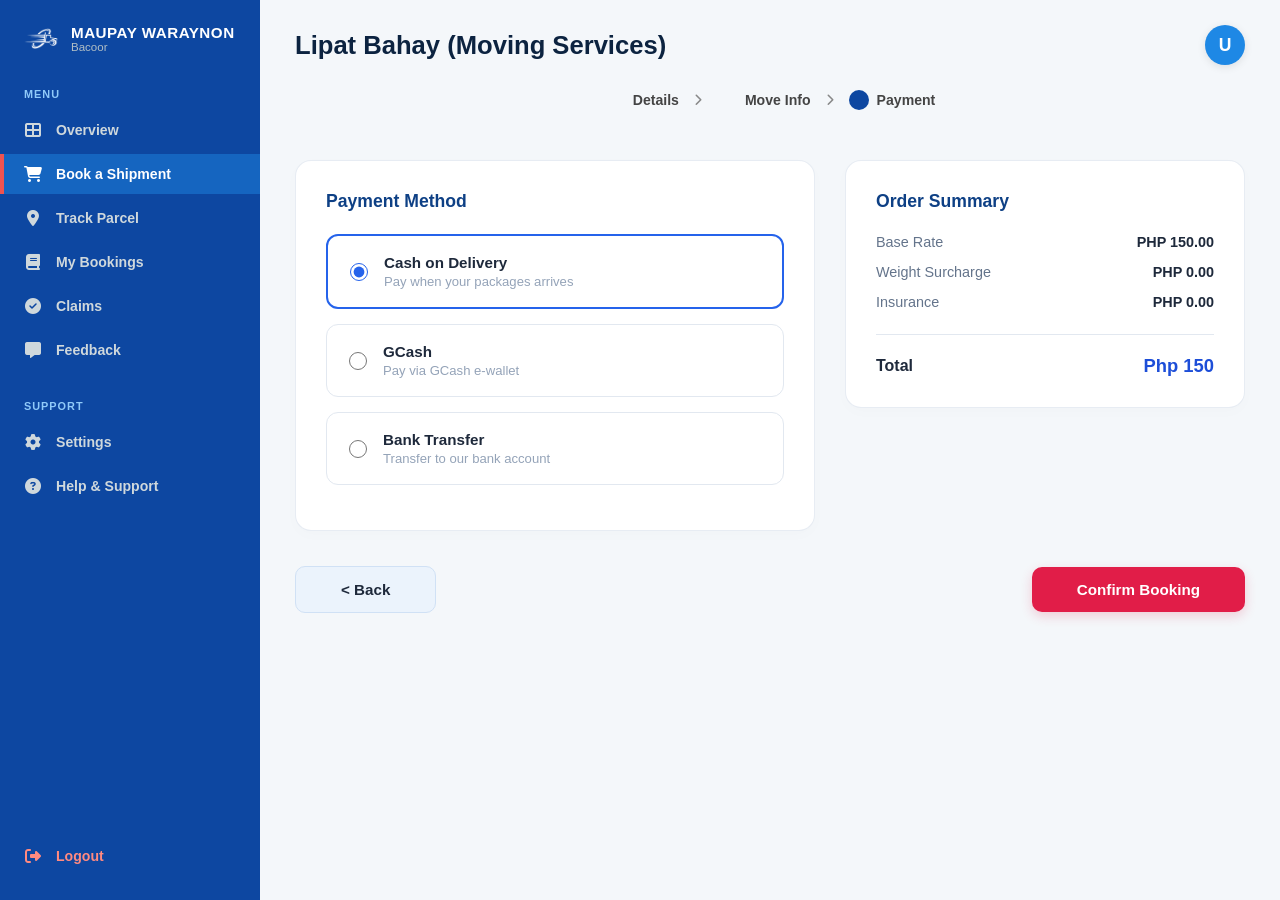
==== Maupay Waraynon Logistics/book-lipatbahay-payment.html @ 7edb9a12 "Add files via upload" ====
<!DOCTYPE html>
<html lang="en">
<head>
    <meta charset="UTF-8">
    <meta name="viewport" content="width=device-width, initial-scale=1.0">
    <title>Maupay Waraynon Padala Center | Payment Details</title>
    <link rel="stylesheet" href="dashboard.css"> 
    <link rel="stylesheet" href="book-shipment.css"> 
    <link rel="stylesheet" href="book-lipatbahay-payment.css">
    <link rel="stylesheet" href="https://cdnjs.cloudflare.com/ajax/libs/font-awesome/6.4.0/css/all.min.css">
</head>
<body class="payment-body-bg">

    <div class="dashboard-container">
        
        <aside class="sidebar">
            <div class="sidebar-brand">
                <img src="images/logo.png" alt="Maupay Waraynon Logo" class="sidebar-logo-img">
                <div class="brand-text">
                    <h3>MAUPAY WARAYNON</h3>
                    <span>Bacoor</span>
                </div>
            </div>

            <div class="menu-section-label">MENU</div>
            <nav class="sidebar-menu">
                <a href="dashboard.html" class="menu-item"><i class="fas fa-th-large"></i> Overview</a>
                <a href="book-shipment.html" class="menu-item active"><i class="fas fa-shopping-cart"></i> Book a Shipment</a>
                <a href="#" class="menu-item"><i class="fas fa-map-marker-alt"></i> Track Parcel</a>
                <a href="#" class="menu-item"><i class="fas fa-book"></i> My Bookings</a>
                <a href="#" class="menu-item"><i class="fas fa-check-circle"></i> Claims</a>
                <a href="#" class="menu-item"><i class="fas fa-comment-alt"></i> Feedback</a>
            </nav>

            <div class="menu-section-label" style="margin-top: 30px;">SUPPORT</div>
            <nav class="sidebar-menu">
                <a href="#" class="menu-item"><i class="fas fa-cog"></i> Settings</a>
                <a href="#" class="menu-item"><i class="fas fa-question-circle"></i> Help & Support</a>
            </nav>

            <a href="#" id="logoutBtn" class="menu-item logout-link"><i class="fas fa-sign-out-alt"></i> Logout</a>
        </aside>

        <main class="main-content">
            
            <header class="content-header">
                <h2>Lipat Bahay (Moving Services)</h2>
                <div class="user-profile-badge">
                    <div class="avatar-circle" id="profileAvatar">U</div>
                </div>
            </header>

            <div class="wizard-progress-bar">
                <div class="progress-step completed">
                    <span class="step-dot"></span>
                    <span class="step-label">Details</span>
                </div>
                <i class="fas fa-chevron-right step-arrow"></i>
                <div class="progress-step completed">
                    <span class="step-dot"></span>
                    <span class="step-label">Move Info</span>
                </div>
                <i class="fas fa-chevron-right step-arrow"></i>
                <div class="progress-step current">
                    <span class="step-dot"></span>
                    <span class="step-label">Payment</span>
                </div>
            </div>

            <form id="lipatBahayPaymentForm" class="payment-workspace-form">
                
                <div class="payment-split-columns-container">
                    
                    <div class="payment-card-panel">
                        <div class="card-section-title">
                            <h3>Payment Method</h3>
                        </div>

                        <div class="vertical-payment-stack">
                            
                            <div class="payment-selection-row active-row" data-value="COD">
                                <label class="row-label-wrapper">
                                    <input type="radio" name="paymentOption" value="COD" checked class="native-payment-radio">
                                    <div class="row-text-block">
                                        <span class="payment-method-title">Cash on Delivery</span>
                                        <span class="payment-method-desc">Pay when your packages arrives</span>
                                    </div>
                                </label>
                            </div>

                            <div class="payment-selection-row" data-value="GCash">
                                <label class="row-label-wrapper">
                                    <input type="radio" name="paymentOption" value="GCash" class="native-payment-radio">
                                    <div class="row-text-block">
                                        <span class="payment-method-title">GCash</span>
                                        <span class="payment-method-desc">Pay via GCash e-wallet</span>
                                    </div>
                                </label>
                            </div>

                            <div class="payment-selection-row" data-value="Bank">
                                <label class="row-label-wrapper">
                                    <input type="radio" name="paymentOption" value="Bank" class="native-payment-radio">
                                    <div class="row-text-block">
                                        <span class="payment-method-title">Bank Transfer</span>
                                        <span class="payment-method-desc">Transfer to our bank account</span>
                                    </div>
                                </label>
                            </div>

                        </div>

                        <div class="dynamic-payment-fields-zone">
                            <div id="gcashDetailsContainer" class="collapsible-input-alert">
                                <div class="merchant-info-card">
                                    <p><strong>Merchant Name:</strong> Maupay Waraynon Padala</p>
                                    <p><strong>GCash Number:</strong> 0917 123 4567</p>
                                    <input type="text" id="gcashReferenceNumber" class="custom-field-box" placeholder="Enter 13-digit Reference Number" maxlength="13">
                                </div>
                            </div>

                            <div id="bankDetailsContainer" class="collapsible-input-alert">
                                <div class="merchant-info-card">
                                    <p><strong>Bank Vendor:</strong> BDO Unibank</p>
                                    <p><strong>Account Number:</strong> 0012 3456 7890</p>
                                    <input type="text" id="bankTransactionRef" class="custom-field-box" placeholder="Enter Bank Transaction Reference">
                                </div>
                            </div>
                        </div>
                    </div>

                    <div class="payment-card-panel summary-panel-stretch">
                        <div class="card-section-title">
                            <h3>Order Summary</h3>
                        </div>

                        <div class="summary-breakdown-table">
                            <div class="summary-item-line">
                                <span class="summary-label-text">Base Rate</span>
                                <span class="summary-value-text" id="summaryBaseRate">PHP 150.00</span>
                            </div>
                            <div class="summary-item-line">
                                <span class="summary-label-text">Weight Surcharge</span>
                                <span class="summary-value-text" id="summarySurcharge">PHP 0.00</span>
                            </div>
                            <div class="summary-item-line">
                                <span class="summary-label-text">Insurance</span>
                                <span class="summary-value-text" id="summaryInsurance">PHP 0.00</span>
                            </div>

                            <div class="summary-item-line total-price-row">
                                <span class="total-label-text">Total</span>
                                <span class="total-value-price" id="displayFinalPaymentDue">Php 150</span>
                            </div>
                        </div>
                    </div>

                </div>

                <div class="form-navigation-actions-row">
                    <button type="button" id="btnBackToInfo" class="screenshot-btn-back">&lt; Back</button>
                    <button type="submit" class="screenshot-btn-confirm">Confirm Booking</button>
                </div>

            </form>

        </main>
    </div>

    <script src="book-lipatbahay-payment.js"></script>
</body>
</html>
---- Maupay Waraynon Logistics/dashboard.css ----
/* GLOBAL SETTINGS */
* {
    margin: 0;
    padding: 0;
    box-sizing: border-box;
    font-family: 'Segoe UI', Tahoma, Geneva, Verdana, sans-serif;
}

body {
    background-color: #f0f4f8;
    color: #333333;
    overflow-x: hidden;
}

.dashboard-container {
    display: flex;
    min-height: 100vh;
}

/* LEFT VIEWPORT SIDEBAR */
.sidebar {
    width: 260px;
    background-color: #0d47a1; 
    color: #ffffff;
    display: flex;
    flex-direction: column;
    padding: 24px 0;
    flex-shrink: 0;
}

.sidebar-brand {
    display: flex;
    align-items: center;
    gap: 12px;
    padding: 0 24px;
    margin-bottom: 35px;
}

.sidebar-logo-img {
    width: 35px;
    height: auto;
}

.brand-text h3 {
    font-size: 0.95rem;
    font-weight: 700;
    letter-spacing: 0.5px;
}

.brand-text span {
    font-size: 0.72rem;
    color: #b0bec5;
    display: block;
}

.menu-section-label {
    font-size: 0.68rem;
    font-weight: 700;
    color: #90caf9;
    padding: 0 24px;
    margin-bottom: 10px;
    letter-spacing: 1px;
}

.sidebar-menu {
    display: flex;
    flex-direction: column;
    gap: 4px;
}

.menu-item {
    display: flex;
    align-items: center;
    gap: 14px;
    padding: 12px 24px;
    color: #cfd8dc;
    text-decoration: none;
    font-size: 0.88rem;
    font-weight: 600;
    transition: all 0.2s;
}

.menu-item i {
    width: 18px;
    font-size: 1rem;
    text-align: center;
}

.menu-item:hover, .menu-item.active {
    background-color: #1565c0; 
    color: #ffffff;
}

.menu-item.active {
    border-left: 4px solid #ef5350; 
    padding-left: 20px;
}

.logout-link {
    margin-top: auto;
    color: #ff8a80;
}
.logout-link:hover {
    background-color: #c62828;
    color: #ffffff;
}

/* MAIN DASHBOARD WORKSPACE GRID PANELS */
.main-content {
    flex: 1;
    padding: 25px 35px;
    background-color: #f4f7fa;
}

.content-header {
    display: flex;
    justify-content: space-between;
    align-items: center;
    margin-bottom: 25px;
}

.content-header h2 {
    color: #0c2340;
    font-size: 1.6rem;
    font-weight: 700;
}

.avatar-circle {
    width: 40px;
    height: 40px;
    background-color: #1e88e5;
    color: #ffffff;
    display: flex;
    justify-content: center;
    align-items: center;
    border-radius: 50%;
    font-weight: 700;
    font-size: 1.1rem;
    box-shadow: 0 2px 8px rgba(0,0,0,0.1);
}

/* Master Layout Splitting Column System Grid mapping */
.dashboard-grid-layout {
    display: flex;
    gap: 30px;
    align-items: flex-start;
}

.primary-column {
    flex: 2.3;
    display: flex;
    flex-direction: column;
    gap: 24px;
}

.secondary-column {
    flex: 1;
    display: flex;
    flex-direction: column;
    gap: 24px;
}

/* Welcome Header Banner Card Row Elements */
.welcome-banner {
    background-color: #1a5ca3;
    color: #ffffff;
    padding: 24px 28px;
    border-radius: 14px;
    box-shadow: 0 4px 20px rgba(26, 92, 163, 0.12);
}

.banner-date {
    font-size: 0.8rem;
    color: #90caf9;
    font-weight: 600;
}

.welcome-banner h1 {
    font-size: 1.65rem;
    font-weight: 700;
    margin: 4px 0 2px 0;
}

.welcome-banner p {
    font-size: 0.85rem;
    color: #e3f2fd;
}

/* Satisfaction Banner Graphic Box Panel Elements */
.satisfaction-hero {
    background: linear-gradient(rgba(12, 35, 64, 0.75), rgba(12, 35, 64, 0.85)), url('images/bglogin.png');
    background-size: cover;
    background-position: center 35%;
    border-radius: 14px;
    padding: 30px;
    color: #ffffff;
}

.hero-overlay-text h2 {
    font-size: 1.75rem;
    font-weight: 600;
    line-height: 1.3;
    max-width: 550px;
    margin-bottom: 12px;
}

.hero-overlay-text h2 span {
    color: #90caf9;
}

.hero-overlay-text p {
    font-size: 0.85rem;
    color: #cfd8dc;
    line-height: 1.5;
    max-width: 600px;
    margin-bottom: 30px;
}

/* Symmetrical Sub Card Mini Grid Row Boxes */
.metrics-row {
    display: flex;
    gap: 15px;
    width: 100%;
}

.metric-mini-card {
    background: #ffffff;
    flex: 1;
    border-radius: 10px;
    padding: 12px;
    display: flex;
    align-items: center;
    gap: 12px;
    color: #333333;
    box-shadow: 0 4px 12px rgba(0,0,0,0.06);
}

.metric-block-icon {
    width: 34px;
    height: 34px;
    border-radius: 8px;
    flex-shrink: 0;
}
.blue-bg { background-color: #1e88e5; }
.lightblue-bg { background-color: #4fc3f7; }

.metric-data-info .lbl {
    font-size: 0.72rem;
    color: #777777;
    display: block;
    margin-bottom: 2px;
}

.metric-data-info h3 {
    font-size: 1.2rem;
    color: #0c2340;
    font-weight: 700;
    display: flex;
    align-items: center;
    gap: 6px;
}

.trend-pct {
    font-size: 0.7rem;
    color: #2e7d32;
    background-color: #e8f5e9;
    padding: 1px 4px;
    border-radius: 4px;
}

/* Content block grouping segments layout fields */
.data-block-section {
    background: #ffffff;
    border-radius: 14px;
    padding: 24px;
    box-shadow: 0 4px 15px rgba(0,0,0,0.03);
}

.section-header-row {
    display: flex;
    justify-content: space-between;
    align-items: center;
    margin-bottom: 18px;
}

.section-header-row h3 {
    font-size: 1.05rem;
    color: #0c2340;
    font-weight: 700;
}

.view-all-link {
    font-size: 0.8rem;
    color: #1e88e5;
    text-decoration: none;
    font-weight: 600;
}

/* Progress indicator row panels configuration mapping */
.shipment-progress-card {
    display: flex;
    align-items: center;
    justify-content: space-between;
    border: 1px solid #e3f2fd;
    padding: 14px 20px;
    border-radius: 10px;
    margin-bottom: 12px;
    gap: 20px;
}
.shipment-progress-card:last-child { margin-bottom: 0; }

.shipment-meta-icon {
    display: flex;
    align-items: center;
    gap: 14px;
    min-width: 180px;
}

.meta-box {
    width: 35px;
    height: 35px;
    border-radius: 8px;
}

.meta-labels h4 {
    font-size: 0.88rem;
    color: #0c2340;
    font-weight: 700;
}

.meta-labels span {
    font-size: 0.75rem;
    color: #777777;
}

.progress-track-wrapper {
    flex: 1;
    display: flex;
    align-items: center;
    gap: 12px;
}

.progress-bar-container {
    flex: 1;
    height: 8px;
    background-color: #e3f2fd;
    border-radius: 10px;
    overflow: hidden;
}

.progress-fill-line {
    height: 100%;
    background-color: #0d47a1;
    border-radius: 10px;
}

.progress-pct-lbl {
    font-size: 0.78rem;
    font-weight: 700;
    color: #555555;
    min-width: 32px;
}

/* Badge framework styles classification */
.badge {
    padding: 5px 12px;
    border-radius: 20px;
    font-size: 0.75rem;
    font-weight: 700;
    text-align: center;
    min-width: 110px;
}
.status-transit { background-color: #e3f2fd; color: #0d47a1; }
.status-delivery { background-color: #fff8e1; color: #f57f17; }
.status-delivered { background-color: #e8f5e9; color: #1b5e20; }

/* Grid data lists responsive layout configuration tracking tables */
.table-scroll-container {
    width: 100%;
    overflow-x: auto;
}

.bookings-data-table {
    width: 100%;
    border-collapse: collapse;
    text-align: left;
}

.bookings-data-table th {
    font-size: 0.75rem;
    color: #777777;
    text-transform: uppercase;
    font-weight: 700;
    padding: 12px 16px;
    border-bottom: 2px solid #f0f4f8;
}

.bookings-data-table td {
    padding: 14px 16px;
    font-size: 0.85rem;
    color: #444444;
    border-bottom: 1px solid #f0f4f8;
}

/* RIGHT ACTION AND NOTIFICATION BOARD PANELS */
.sidebar-card-box {
    background: #ffffff;
    border-radius: 14px;
    padding: 22px;
    box-shadow: 0 4px 15px rgba(0,0,0,0.03);
    width: 100%;
}

.sidebar-card-box h3 {
    font-size: 1rem;
    color: #0c2340;
    font-weight: 700;
    margin-bottom: 15px;
}

.quick-track-form input {
    width: 100%;
    padding: 10px 14px;
    border: 1px solid #cccccc;
    border-radius: 6px;
    font-size: 0.82rem;
    outline: none;
    margin-bottom: 12px;
    background-color: #fafafa;
}

.btn-track-action {
    width: 100%;
    background-color: #ef5350;
    color: #ffffff;
    border: none;
    padding: 11px;
    border-radius: 6px;
    font-weight: 700;
    font-size: 0.85rem;
    cursor: pointer;
    letter-spacing: 0.5px;
    box-shadow: 0 4px 12px rgba(239, 83, 80, 0.15);
}

.announcements-card {
    display: flex;
    flex-direction: column;
    gap: 16px;
}

.announcement-item-node {
    border: 1px solid #f0f4f8;
    padding: 14px;
    border-radius: 8px;
    background-color: #fafafa;
}

.announcement-item-node h4 {
    font-size: 0.85rem;
    color: #0c2340;
    font-weight: 700;
    margin-bottom: 4px;
}

.announcement-item-node p {
    font-size: 0.76rem;
    color: #666666;
    line-height: 1.4;
    margin-bottom: 8px;
}

.announcement-timestamp {
    font-size: 0.7rem;
    color: #999999;
    font-weight: 600;
    display: block;
}

/* RESPONSIVE DESIGN ADAPTATIONS */
@media (max-width: 1200px) {
    .dashboard-grid-layout { flex-direction: column; }
    .primary-column, .secondary-column { width: 100%; }
}

@media (max-width: 768px) {
    .dashboard-container { flex-direction: column; }
    .sidebar { width: 100%; height: auto; }
    .metrics-row { flex-wrap: wrap; }
    .metric-mini-card { min-width: calc(50% - 10px); }
}
---- Maupay Waraynon Logistics/book-shipment.css ----
/* BOOKING MODULE MAIN WORKSPACE */
.booking-wizard-card {
    background-color: #ffffff;
    border-radius: 14px;
    padding: 40px 30px;
    box-shadow: 0 4px 20px rgba(0, 0, 0, 0.02);
    min-height: calc(100vh - 120px);
    display: flex;
    flex-direction: column;
    align-items: center;
}

/* MULTI-STEP PROGRESS BAR */
.wizard-progress-bar {
    display: flex;
    align-items: center;
    justify-content: center;
    gap: 15px;
    margin-bottom: 50px;
}

.progress-step {
    display: flex;
    align-items: center;
    gap: 8px;
}

.step-dot {
    width: 20px;
    height: 20px;
    border-radius: 50%;
    display: inline-block;
}

.progress-step.current .step-dot {
    background-color: #0d47a1;
}

.progress-step.pending .step-dot {
    background-color: #e0e0e0;
}

.step-label {
    font-size: 0.88rem;
    font-weight: 600;
    color: #444444;
}

.step-arrow {
    font-size: 0.75rem;
    color: #888888;
}

/* TYPOGRAPHY HEADINGS */
.wizard-welcome-heading {
    text-align: center;
    margin-bottom: 45px;
}

.wizard-welcome-heading h1 {
    font-size: 1.85rem;
    font-weight: 800;
    color: #0c2340; 
    letter-spacing: 0.5px;
}

.wizard-welcome-heading p {
    font-size: 0.95rem;
    color: #ef5350; 
    font-weight: 600;
    margin-top: 5px;
}

/* SERVICE OPTION CARDS SELECTION GRID */
.services-selection-grid {
    display: flex;
    gap: 24px;
    width: 100%;
    max-width: 1050px;
    margin-bottom: 50px;
}

.service-option-card {
    background: #ffffff;
    border: 1px solid #e0e0e0;
    border-radius: 14px;
    flex: 1;
    padding: 35px 25px;
    text-align: center;
    position: relative;
    cursor: pointer;
    transition: all 0.25s cubic-bezier(0.4, 0, 0.2, 1);
    display: flex;
    flex-direction: column;
    align-items: center;
    box-shadow: 0 2px 10px rgba(0,0,0,0.01);
}

/* Card Selection Active Border State overrides */
.service-option-card.selected {
    border: 2px solid #0d47a1;
    box-shadow: 0 8px 25px rgba(13, 71, 161, 0.08);
}

/* Corner indicator active confirmation */
.selection-indicator-dot {
    position: absolute;
    top: 15px;
    right: 15px;
    width: 18px;
    height: 18px;
    border-radius: 50%;
    background-color: transparent;
    border: 2px solid #e0e0e0;
    transition: all 0.2s ease;
}

.service-option-card.selected .selection-indicator-dot {
    background-color: #0d47a1;
    border-color: #0d47a1;
}

/* Icon Presentation Blocks styling */
.service-icon-box {
    width: 70px;
    height: 70px;
    background-color: #0d47a1;
    color: #ffffff;
    border-radius: 14px;
    display: flex;
    justify-content: center;
    align-items: center;
    font-size: 1.8rem;
    margin-bottom: 24px;
}

.service-option-card h3 {
    font-size: 1.22rem;
    color: #0d47a1;
    font-weight: 700;
    margin-bottom: 12px;
}

.service-description {
    font-size: 0.84rem;
    color: #666666;
    line-height: 1.5;
    margin-bottom: 25px;
    flex-grow: 1;
}

.service-badge {
    background-color: #eaeaea;
    color: #444444;
    padding: 6px 16px;
    border-radius: 20px;
    font-size: 0.78rem;
    font-weight: 600;
}

/* Hover effects for unselected option configurations */
.service-option-card:not(.selected):hover {
    transform: translateY(-4px);
    border-color: #b0bec5;
    box-shadow: 0 6px 15px rgba(0,0,0,0.04);
}

/* WIZARD FOOTER NAVIGATION BUTTONS */
.wizard-actions-footer {
    width: 100%;
    display: flex;
    justify-content: center;
}

.btn-primary-wizard {
    background-color: #ef5350; 
    color: #ffffff;
    border: none;
    padding: 14px 60px;
    border-radius: 8px;
    font-weight: 700;
    font-size: 0.95rem;
    cursor: pointer;
    letter-spacing: 0.5px;
    box-shadow: 0 4px 15px rgba(239, 83, 80, 0.2);
    transition: background-color 0.2s, transform 0.1s;
}

.btn-primary-wizard:hover {
    background-color: #e53935;
}

.btn-primary-wizard:active {
    transform: scale(0.98);
}

/* Responsive Media */
@media (max-width: 900px) {
    .services-selection-grid { flex-direction: column; }
    .service-option-card { width: 100%; }
}
---- Maupay Waraynon Logistics/book-lipatbahay-payment.css ----
/* GLOBAL SETTINGS */
.payment-body-bg {
    background-color: #eef5fc !important; /* Matches background shade across sections */
}

.payment-workspace-form {
    width: 100%;
    max-width: 1050px;
    margin: 40px auto 0 auto;
    display: flex;
    flex-direction: column;
    gap: 25px;
}

/* SIDE-BY-SIDE CARD PANEL CORES */
.payment-split-columns-container {
    display: grid;
    grid-template-columns: 1.3fr 1fr;
    gap: 30px;
    align-items: start;
    width: 100%;
}

.payment-card-panel {
    background: #ffffff;
    border-radius: 16px;
    padding: 30px;
    box-shadow: 0 4px 15px rgba(0, 0, 0, 0.015);
    border: 1px solid rgba(226, 232, 240, 0.8);
}

.card-section-title {
    margin-bottom: 22px;
    width: 100%;
}

.card-section-title h3 {
    font-size: 1.1rem;
    font-weight: 700;
    color: #0e4085;
    margin: 0;
}

/* VERTICAL STACK SELECTION BOXES */
.vertical-payment-stack {
    display: flex;
    flex-direction: column;
    gap: 15px;
    width: 100%;
}

.payment-selection-row {
    border: 1px solid #e2e8f0;
    border-radius: 12px;
    background-color: #ffffff;
    transition: all 0.2s ease-in-out;
}

.payment-selection-row:hover {
    border-color: #cbd5e1;
    background-color: #f8fafc;
}

/* Matching selected outline */
.payment-selection-row.active-row {
    border: 2px solid #2563eb;
    background-color: #ffffff;
}

.row-label-wrapper {
    display: flex;
    align-items: center;
    gap: 16px;
    padding: 18px 22px;
    cursor: pointer;
    width: 100%;
}

.native-payment-radio {
    accent-color: #2563eb;
    width: 18px;
    height: 18px;
    margin: 0;
    cursor: pointer;
}

.row-text-block {
    display: flex;
    flex-direction: column;
    gap: 3px;
}

.payment-method-title {
    font-size: 0.95rem;
    font-weight: 700;
    color: #1e293b;
}

.payment-method-desc {
    font-size: 0.82rem;
    color: #94a3b8;
}

/* DYNAMIC PAYMENT FORM EXTENSIONS */
.dynamic-payment-fields-zone {
    margin-top: 15px;
    width: 100%;
}

.collapsible-input-alert {
    display: none;
}

.collapsible-input-alert.visible {
    display: block;
}

.merchant-info-card {
    background-color: #f8fafc;
    border: 1px solid #e2e8f0;
    border-radius: 10px;
    padding: 16px;
}

.merchant-info-card p {
    margin: 0 0 8px 0;
    font-size: 0.88rem;
    color: #475569;
}

.custom-field-box {
    width: 100%;
    padding: 10px 14px;
    border: 1px solid #cbd5e1;
    border-radius: 6px;
    font-size: 0.9rem;
    outline: none;
}

.custom-field-box:focus {
    border-color: #2563eb;
}

/* SUMMARY TABLE DETAILS BREAKDOWN */
.summary-breakdown-table {
    display: flex;
    flex-direction: column;
    gap: 14px;
}

.summary-item-line {
    display: flex;
    justify-content: space-between;
    align-items: center;
    font-size: 0.9rem;
}

.summary-label-text {
    color: #64748b;
    font-weight: 500;
}

.summary-value-text {
    font-weight: 600;
    color: #1e293b;
}

.total-price-row {
    border-top: 1px solid #e2e8f0;
    margin-top: 10px;
    padding-top: 20px;
}

.total-label-text {
    font-size: 1rem;
    font-weight: 700;
    color: #1e293b;
}

.total-value-price {
    font-size: 1.15rem;
    font-weight: 800;
    color: #1d4ed8;
}

/* DUAL ACTION NAVIGATION BUTTON ROW */
.form-navigation-actions-row {
    display: flex;
    justify-content: space-between;
    align-items: center;
    width: 100%;
    margin-top: 10px;
}

/* Back Button Box Layout */
.screenshot-btn-back {
    background-color: #ebf3fc;  
    color: #1e293b;
    border: 1px solid #d0e1f5;
    border-radius: 10px;
    padding: 14px 45px;
    font-size: 0.95rem;
    font-weight: 700;
    cursor: pointer;
    transition: all 0.2s ease;
}

.screenshot-btn-back:hover {
    background-color: #deeaf7;
    border-color: #bccee7;
}

/* Confirm Booking Button Layout */
.screenshot-btn-confirm {
    background-color: #e11d48; 
    color: #ffffff;
    border: none;
    border-radius: 10px;
    padding: 14px 45px;
    font-size: 0.95rem;
    font-weight: 700;
    cursor: pointer;
    box-shadow: 0 4px 12px rgba(225, 29, 72, 0.2);
    transition: background-color 0.2s ease;
}

.screenshot-btn-confirm:hover {
    background-color: #be123c;
}

/* RESPONSIVE CONSTRAINTS */
@media(max-width: 850px) {
    .payment-split-columns-container {
        grid-template-columns: 1fr;
        gap: 20px;
    }
}
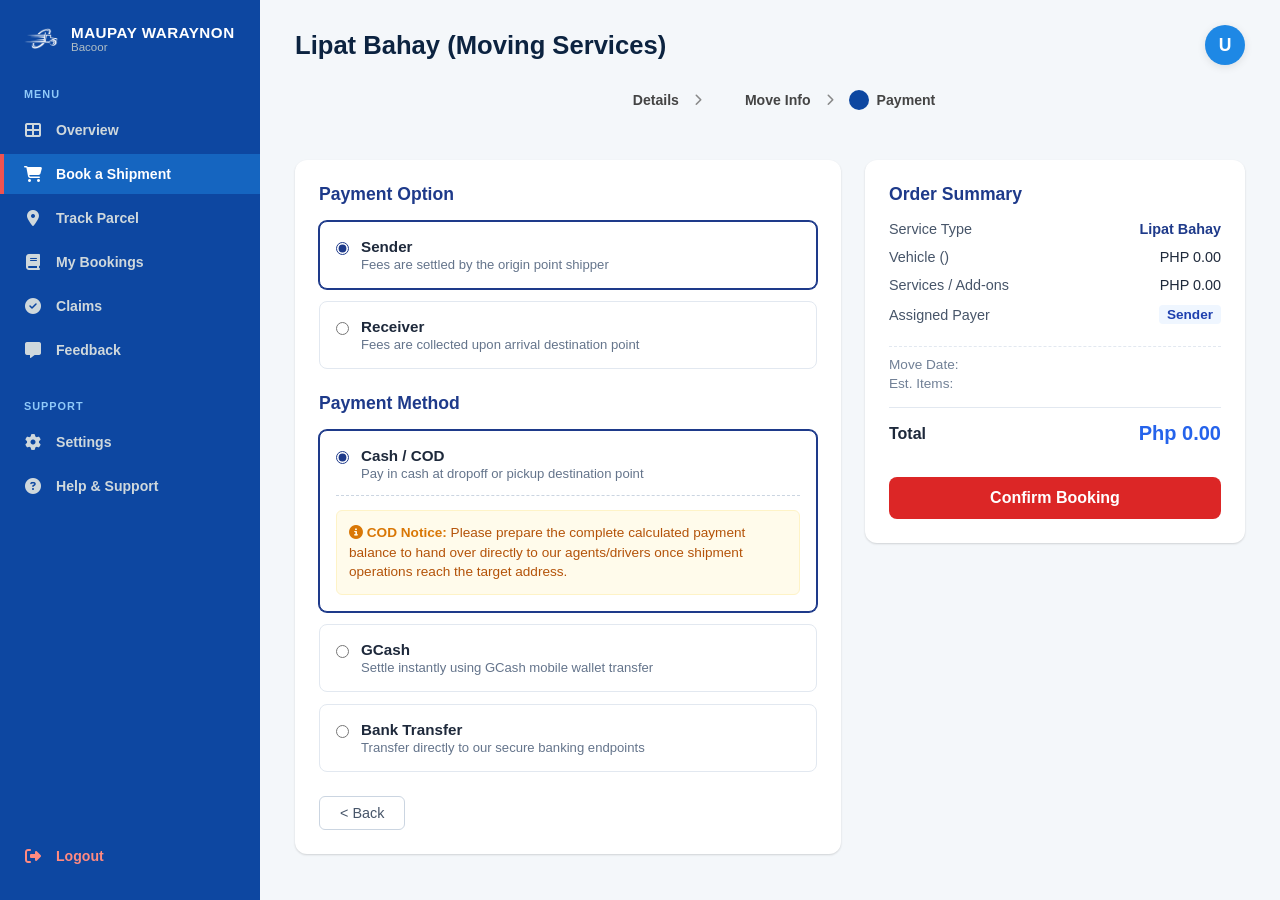
==== commit 71cdfe59: "Add files via upload" ====
--- a/Maupay Waraynon Logistics/book-lipatbahay-payment.html
+++ b/Maupay Waraynon Logistics/book-lipatbahay-payment.html
@@ -71,64 +71,125 @@
                 
                 <div class="payment-split-columns-container">
                     
+                    <!-- LEFT PANEL: PAYMENT SELECTION -->
                     <div class="payment-card-panel">
+                        
+                        <!-- SECTION 1: PAYMENT OPTION -->
+                        <div class="card-section-title">
+                            <h3>Payment Option</h3>
+                        </div>
+                        <div class="vertical-payment-stack" style="margin-bottom: 24px;">
+                            <div class="payment-selection-row active-row" id="rowPayerSender">
+                                <label class="row-label-wrapper">
+                                    <input type="radio" name="paymentPayer" value="Sender" checked class="native-payment-radio">
+                                    <div class="row-text-block">
+                                        <span class="payment-method-title">Sender</span>
+                                        <span class="payment-method-desc">Fees are settled by the origin point shipper</span>
+                                    </div>
+                                </label>
+                            </div>
+                            <div class="payment-selection-row" id="rowPayerReceiver">
+                                <label class="row-label-wrapper">
+                                    <input type="radio" name="paymentPayer" value="Receiver" class="native-payment-radio">
+                                    <div class="row-text-block">
+                                        <span class="payment-method-title">Receiver</span>
+                                        <span class="payment-method-desc">Fees are collected upon arrival destination point</span>
+                                    </div>
+                                </label>
+                            </div>
+                        </div>
+
+                        <!-- SECTION 2: PAYMENT METHOD -->
                         <div class="card-section-title">
                             <h3>Payment Method</h3>
                         </div>
-
                         <div class="vertical-payment-stack">
                             
-                            <div class="payment-selection-row active-row" data-value="COD">
+                            <!-- CASH / COD SELECTION CARD -->
+                            <div class="payment-selection-row active-row" id="rowMethodCOD">
                                 <label class="row-label-wrapper">
                                     <input type="radio" name="paymentOption" value="COD" checked class="native-payment-radio">
                                     <div class="row-text-block">
-                                        <span class="payment-method-title">Cash on Delivery</span>
-                                        <span class="payment-method-desc">Pay when your packages arrives</span>
-                                    </div>
-                                </label>
-                            </div>
-
-                            <div class="payment-selection-row" data-value="GCash">
+                                        <span class="payment-method-title">Cash / COD</span>
+                                        <span class="payment-method-desc">Pay in cash at dropoff or pickup destination point</span>
+                                    </div>
+                                </label>
+                                
+                                <div id="codNoticeContainer" class="nested-collapsible-zone active-zone">
+                                    <div class="inline-divider-line"></div>
+                                    <div class="merchant-info-card alert-warning-box">
+                                        <p><strong class="alert-title-gold"><i class="fas fa-info-circle"></i> COD Notice:</strong> Please prepare the complete calculated payment balance to hand over directly to our agents/drivers once shipment operations reach the target address.</p>
+                                    </div>
+                                </div>
+                            </div>
+
+                            <!-- GCASH SELECTION CARD -->
+                            <div class="payment-selection-row" id="rowMethodGCash">
                                 <label class="row-label-wrapper">
                                     <input type="radio" name="paymentOption" value="GCash" class="native-payment-radio">
                                     <div class="row-text-block">
                                         <span class="payment-method-title">GCash</span>
-                                        <span class="payment-method-desc">Pay via GCash e-wallet</span>
-                                    </div>
-                                </label>
-                            </div>
-
-                            <div class="payment-selection-row" data-value="Bank">
+                                        <span class="payment-method-desc">Settle instantly using GCash mobile wallet transfer</span>
+                                    </div>
+                                </label>
+
+                                <div id="gcashDetailsContainer" class="nested-collapsible-zone">
+                                    <div class="inline-divider-line"></div>
+                                    <div class="nested-instruction-content">
+                                        <h4 class="instruction-block-heading"><i class="fas fa-wallet"></i> GCash Transfer Instructions</h4>
+                                        <p class="instruction-subtext-para">Settle your calculated grand total balance to our verified corporate merchant number:</p>
+                                        
+                                        <div class="account-details-highlight-well">
+                                            <p><strong>Account Name:</strong> Maupay Waraynon Padala Center</p>
+                                            <p><strong>Account Number:</strong> 0917 123 4567</p>
+                                        </div>
+
+                                        <div class="input-field-group-container">
+                                            <label class="field-label-caption">Reference Number</label>
+                                            <input type="text" id="gcashReferenceNumber" class="custom-field-box" placeholder="Enter 13-digit reference code" maxlength="13">
+                                        </div>
+                                    </div>
+                                </div>
+                            </div>
+
+                            <!-- BANK TRANSFER SELECTION CARD -->
+                            <div class="payment-selection-row" id="rowMethodBank">
                                 <label class="row-label-wrapper">
                                     <input type="radio" name="paymentOption" value="Bank" class="native-payment-radio">
                                     <div class="row-text-block">
                                         <span class="payment-method-title">Bank Transfer</span>
-                                        <span class="payment-method-desc">Transfer to our bank account</span>
-                                    </div>
-                                </label>
-                            </div>
-
-                        </div>
-
-                        <div class="dynamic-payment-fields-zone">
-                            <div id="gcashDetailsContainer" class="collapsible-input-alert">
-                                <div class="merchant-info-card">
-                                    <p><strong>Merchant Name:</strong> Maupay Waraynon Padala</p>
-                                    <p><strong>GCash Number:</strong> 0917 123 4567</p>
-                                    <input type="text" id="gcashReferenceNumber" class="custom-field-box" placeholder="Enter 13-digit Reference Number" maxlength="13">
-                                </div>
-                            </div>
-
-                            <div id="bankDetailsContainer" class="collapsible-input-alert">
-                                <div class="merchant-info-card">
-                                    <p><strong>Bank Vendor:</strong> BDO Unibank</p>
-                                    <p><strong>Account Number:</strong> 0012 3456 7890</p>
-                                    <input type="text" id="bankTransactionRef" class="custom-field-box" placeholder="Enter Bank Transaction Reference">
-                                </div>
-                            </div>
-                        </div>
-                    </div>
-
+                                        <span class="payment-method-desc">Transfer directly to our secure banking endpoints</span>
+                                    </div>
+                                </label>
+
+                                <div id="bankDetailsContainer" class="nested-collapsible-zone">
+                                    <div class="inline-divider-line"></div>
+                                    <div class="nested-instruction-content">
+                                        <h4 class="instruction-block-heading"><i class="fas fa-university"></i> Bank Transfer Details</h4>
+                                        <p class="instruction-subtext-para">Deposit invoice total securely through standard bank transfer pathways:</p>
+                                        
+                                        <div class="account-details-highlight-well">
+                                            <p><strong>Bank Vendor:</strong> BDO Unibank (Banco de Oro)</p>
+                                            <p><strong>Account Name:</strong> Maupay Waraynon Padala Center</p>
+                                            <p><strong>Account Number:</strong> 0012 3456 7890</p>
+                                        </div>
+
+                                        <div class="input-field-group-container">
+                                            <label class="field-label-caption">Transaction Reference / Reference Code</label>
+                                            <input type="text" id="bankTransactionRef" class="custom-field-box" placeholder="Enter bank authorization tracker value">
+                                        </div>
+                                    </div>
+                                </div>
+                            </div>
+
+                        </div>
+                        
+                        <div style="margin-top: 24px; text-align: left;">
+                            <button type="button" id="btnBackToInfo" class="screenshot-btn-back">&lt; Back</button>
+                        </div>
+                    </div>
+
+                    <!-- RIGHT PANEL: ORDER SUMMARY BLOCK WITH INTEGRATED SUBMIT BUTTON -->
                     <div class="payment-card-panel summary-panel-stretch">
                         <div class="card-section-title">
                             <h3>Order Summary</h3>
@@ -136,36 +197,158 @@
 
                         <div class="summary-breakdown-table">
                             <div class="summary-item-line">
-                                <span class="summary-label-text">Base Rate</span>
-                                <span class="summary-value-text" id="summaryBaseRate">PHP 150.00</span>
-                            </div>
+                                <span class="summary-label-text">Service Type</span>
+                                <span class="summary-value-text" style="font-weight: 600; color: #1e3a8a;">Lipat Bahay</span>
+                            </div>
+
                             <div class="summary-item-line">
-                                <span class="summary-label-text">Weight Surcharge</span>
-                                <span class="summary-value-text" id="summarySurcharge">PHP 0.00</span>
-                            </div>
+                                <span class="summary-label-text">Vehicle (<span id="summaryVehicleName">--</span>)</span>
+                                <span class="summary-value-text" id="summaryVehicleRate">PHP 0.00</span>
+                            </div>
+
                             <div class="summary-item-line">
-                                <span class="summary-label-text">Insurance</span>
-                                <span class="summary-value-text" id="summaryInsurance">PHP 0.00</span>
-                            </div>
-
-                            <div class="summary-item-line total-price-row">
+                                <span class="summary-label-text">Services / Add-ons</span>
+                                <span class="summary-value-text" id="summaryAddonsPrice">PHP 0.00</span>
+                            </div>
+
+                            <div class="summary-item-line" id="summaryRoundTripRow" style="display: none;">
+                                <span class="summary-label-text">Round Trip Surcharge (+70%)</span>
+                                <span class="summary-value-text" id="summaryRoundTripPrice">PHP 0.00</span>
+                            </div>
+
+                            <div class="summary-item-line">
+                                <span class="summary-label-text">Assigned Payer</span>
+                                <span class="summary-value-text" id="summaryAssignedPayer" style="background: #eff6ff; color: #1e40af; padding: 2px 8px; border-radius: 4px; font-weight: 600; font-size: 0.85rem;">Sender</span>
+                            </div>
+
+                            <div style="border-top: 1px dashed #e2e8f0; margin-top: 10px; padding-top: 10px; font-size: 0.85rem; color: #718096;">
+                                <div style="display: flex; justify-content: space-between; margin-bottom: 4px;">
+                                    <span>Move Date:</span>
+                                    <span id="summaryMoveDate" style="font-weight: 500; color: #2d3748;">--/--/----</span>
+                                </div>
+                                <div style="display: flex; justify-content: space-between;">
+                                    <span>Est. Items:</span>
+                                    <span id="summaryItemsCount" style="font-weight: 500; color: #2d3748;">--</span>
+                                </div>
+                            </div>
+
+                            <div class="summary-item-line total-price-row" style="margin-bottom: 20px;">
                                 <span class="total-label-text">Total</span>
-                                <span class="total-value-price" id="displayFinalPaymentDue">Php 150</span>
-                            </div>
-                        </div>
-                    </div>
-
-                </div>
-
-                <div class="form-navigation-actions-row">
-                    <button type="button" id="btnBackToInfo" class="screenshot-btn-back">&lt; Back</button>
-                    <button type="submit" class="screenshot-btn-confirm">Confirm Booking</button>
-                </div>
-
+                                <span class="total-value-price" id="displayFinalPaymentDue">Php 0.00</span>
+                            </div>
+                            
+                            <button type="submit" class="summary-confirm-booking-btn">Confirm Booking</button>
+                        </div>
+                    </div>
+
+                </div>
             </form>
+
+            <!-- FULL REVIEW MODAL DIALOG MAPPING EXACT VISUAL DESIGN OF image_e9bd0b.png -->
+            <div id="reviewOrderModalOverlay" class="review-modal-overlay">
+                <div class="review-modal-container">
+                    
+                    <div class="review-modal-header">
+                        <span class="modal-header-title-text"><i class="fas fa-file-alt"></i> Review Shipment Orders</span>
+                        <span id="modalCloseXBtn" class="modal-close-x-icon">&times;</span>
+                    </div>
+
+                    <div class="review-modal-body-content">
+                        <p class="modal-intro-instructions">Please take a moment to look over your logistics distribution configurations before submitting.</p>
+                        
+                        <div class="modal-flex-two-columns">
+                            
+                            <!-- ROUTING BLOCK -->
+                            <div class="modal-details-card">
+                                <h5>ROUTING DETAILS</h5>
+                                <div class="detail-data-item-row">
+                                    <span class="detail-item-label">Delivery Mode:</span>
+                                    <span class="detail-item-val" id="popRouteMode">DoorToDoor</span>
+                                </div>
+                                <div class="detail-data-item-row">
+                                    <span class="detail-item-label">Sender:</span>
+                                    <span class="detail-item-val" id="popRouteSender">--</span>
+                                </div>
+                                <div class="detail-data-item-row">
+                                    <span class="detail-item-label">Receiver:</span>
+                                    <span class="detail-item-val" id="popRouteReceiver">--</span>
+                                </div>
+                            </div>
+
+                            <!-- MOVE CONFIG BLOCK -->
+                            <div class="modal-details-card">
+                                <h5>MOVE DETAILS</h5>
+                                <div class="detail-data-item-row">
+                                    <span class="detail-item-label">Vehicle Type:</span>
+                                    <span class="detail-item-val" id="popMoveVehicle">--</span>
+                                </div>
+                                <div class="detail-data-item-row">
+                                    <span class="detail-item-label">Scheduled Date:</span>
+                                    <span class="detail-item-val" id="popMoveDate">--</span>
+                                </div>
+                                <div class="detail-data-item-row">
+                                    <span class="detail-item-label">Volume Metrics:</span>
+                                    <span class="detail-item-val" id="popMoveItems">-- items est.</span>
+                                </div>
+                                <!-- 🌟 UPDATED: SEPARATED ADD-ONS FIELD WITH CORRESPONDING DOM TARGET ID -->
+                                <div class="detail-data-item-row">
+                                    <span class="detail-item-label">Add-ons:</span>
+                                    <span class="detail-item-val" id="popMoveAddons">None</span>
+                                </div>
+                            </div>
+
+                        </div>
+
+                        <!-- SETTLEMENT BOX -->
+                        <div class="modal-settlement-full-well">
+                            <h5>SETTLEMENT TERMS</h5>
+                            <div class="settlement-flex-inline-items">
+                                <div class="settlement-sub-item">
+                                    <span class="settlement-sub-label">Who Pays:</span>
+                                    <span id="popSettlementPayer" class="modal-payer-badge-element">Sender</span>
+                                </div>
+                                <div class="settlement-sub-item">
+                                    <span class="settlement-sub-label">Method:</span>
+                                    <span id="popSettlementMethod" class="settlement-sub-value">Cash / COD</span>
+                                </div>
+                                <div class="settlement-sub-item amount-due-right-align">
+                                    <span class="amount-due-label-text">Amount Due:</span>
+                                    <span id="popSettlementGrandTotal" class="amount-due-numeric-highlight">PHP 0.00</span>
+                                </div>
+                            </div>
+                        </div>
+
+                    </div>
+
+                    <div class="review-modal-footer-actions">
+                        <button type="button" id="modalCancelBtn" class="modal-action-btn-dismiss">Cancel</button>
+                        <button type="button" id="modalSubmitFinalBtn" class="modal-action-btn-commit">Submit Booking</button>
+                    </div>
+
+                </div>
+            </div>
 
         </main>
     </div>
+
+    <div id="successModalOverlay" class="custom-modal-overlay">
+    <div class="success-modal-card">
+        <div class="success-icon-circle">
+            <svg viewBox="0 0 24 24" class="success-check-svg">
+                <path d="M9 16.17L4.83 12l-1.42 1.41L9 19 21 7l-1.41-1.41z"/>
+            </svg>
+        </div>
+        <h2 class="success-title">Booking Successful!</h2>
+        <p class="success-message">Your Lipatbahay moving request has been processed cleanly.</p>
+        
+        <div class="tracking-display-box">
+            <span class="tracking-label">TRACKING ID</span>
+            <span id="successTrackingId" class="tracking-id-value">LBH-XXXXXXXX-PH</span>
+        </div>
+
+        <button id="btnSuccessDashboard" class="btn-success-redirect">Go to Dashboard</button>
+    </div>
+</div>
 
     <script src="book-lipatbahay-payment.js"></script>
 </body>
--- a/Maupay Waraynon Logistics/dashboard.css
+++ b/Maupay Waraynon Logistics/dashboard.css
@@ -151,6 +151,7 @@
     display: flex;
     flex-direction: column;
     gap: 24px;
+    min-width: 0; /* Prevents column layout blowout from dynamic long child items */
 }
 
 .secondary-column {
@@ -226,38 +227,46 @@
 .metric-mini-card {
     background: #ffffff;
     flex: 1;
+    border-radius: 12px;
+    padding: 16px;
+    display: flex;
+    align-items: center;
+    gap: 14px;
+    color: #333333;
+    box-shadow: 0 4px 12px rgba(0,0,0,0.03);
+    border: 1px solid #edf2f7;
+}
+
+.metric-block-icon {
+    display: flex;
+    align-items: center;
+    justify-content: center;
+    width: 44px;
+    height: 44px;
     border-radius: 10px;
-    padding: 12px;
-    display: flex;
-    align-items: center;
-    gap: 12px;
-    color: #333333;
-    box-shadow: 0 4px 12px rgba(0,0,0,0.06);
-}
-
-.metric-block-icon {
-    width: 34px;
-    height: 34px;
-    border-radius: 8px;
+    font-size: 1.2rem;
     flex-shrink: 0;
 }
-.blue-bg { background-color: #1e88e5; }
-.lightblue-bg { background-color: #4fc3f7; }
+
+/* Premium Industry Color Background Themes */
+.total-bg  { background-color: #e0f2fe; color: #0284c7; } /* Sky Blue */
+.moving-bg { background-color: #e0e7ff; color: #4f46e5; } /* Indigo */
+.parcel-bg { background-color: #dcfce7; color: #16a34a; } /* Emerald Green */
+.cargo-bg  { background-color: #fef3c7; color: #d97706; } /* Amber Gold */
 
 .metric-data-info .lbl {
-    font-size: 0.72rem;
-    color: #777777;
+    font-size: 0.75rem;
+    font-weight: 600;
+    color: #64748b;
     display: block;
     margin-bottom: 2px;
 }
 
 .metric-data-info h3 {
-    font-size: 1.2rem;
+    font-size: 1.35rem;
     color: #0c2340;
     font-weight: 700;
-    display: flex;
-    align-items: center;
-    gap: 6px;
+    line-height: 1;
 }
 
 .trend-pct {
@@ -296,85 +305,154 @@
     font-weight: 600;
 }
 
-/* Progress indicator row panels configuration mapping */
+/* ==========================================================================
+   🏛️ THE SHIPMENT PROGRESS CARD REDESIGN (FIXES ACCIDENTAL CARD OVERLAPS)
+   ========================================================================== */
 .shipment-progress-card {
     display: flex;
     align-items: center;
     justify-content: space-between;
-    border: 1px solid #e3f2fd;
-    padding: 14px 20px;
+    background: #ffffff;
+    border: 1px solid #e2e8f0;
+    border-radius: 12px;
+    padding: 16px 24px;
+    margin-bottom: 12px;
+    box-shadow: 0 1px 3px rgba(0, 0, 0, 0.01);
+    transition: all 0.2s ease-in-out;
+}
+
+.shipment-progress-card:last-child { 
+    margin-bottom: 0; 
+}
+
+.shipment-progress-card:hover {
+    border-color: #cbd5e1;
+    box-shadow: 0 4px 12px rgba(13, 71, 161, 0.04);
+}
+
+/* COLUMN 1: LEFT ALIGNED METRICS LABEL DESCRIPTORS */
+.shipment-info-col {
+    display: flex;
+    align-items: center;
+    gap: 16px;
+    flex: 1.3;          /* Allocates structured spacing proportions for descriptions */
+    min-width: 0;       /* Essential constraint logic preventing flex sizing breakages */
+}
+
+/* Replaces old background block with a formal styled avatar container */
+.meta-box-avatar {
+    display: flex;
+    align-items: center;
+    justify-content: center;
+    width: 42px;
+    height: 42px;
+    background-color: #eff6ff;
+    color: #1e88e5;
     border-radius: 10px;
-    margin-bottom: 12px;
-    gap: 20px;
-}
-.shipment-progress-card:last-child { margin-bottom: 0; }
-
-.shipment-meta-icon {
+    font-size: 1.1rem;
+    flex-shrink: 0;
+}
+
+.meta-text-details {
+    min-width: 0;
+    flex: 1;
+}
+
+.meta-text-details h4 {
+    margin: 0 0 3px 0;
+    font-size: 0.95rem;
+    font-weight: 700;
+    color: #0c2340;
+    letter-spacing: 0.3px;
+}
+
+.meta-text-details p {
+    margin: 0;
+    font-size: 0.82rem;
+    color: #64748b;
+    white-space: nowrap;
+    overflow: hidden;
+    text-overflow: ellipsis; /* Safely appends trailing dots to extremely long strings */
+}
+
+/* COLUMN 2: SYMMETRICAL CENTRAL TIMELINE BAR TRACKER */
+.shipment-progress-col {
     display: flex;
     align-items: center;
     gap: 14px;
-    min-width: 180px;
-}
-
-.meta-box {
-    width: 35px;
-    height: 35px;
-    border-radius: 8px;
-}
-
-.meta-labels h4 {
-    font-size: 0.88rem;
-    color: #0c2340;
-    font-weight: 700;
-}
-
-.meta-labels span {
-    font-size: 0.75rem;
-    color: #777777;
-}
-
-.progress-track-wrapper {
-    flex: 1;
-    display: flex;
-    align-items: center;
-    gap: 12px;
+    flex: 1;            /* Balances tracking bars across standard viewport grid alignments */
+    padding: 0 20px;
 }
 
 .progress-bar-container {
     flex: 1;
     height: 8px;
-    background-color: #e3f2fd;
-    border-radius: 10px;
+    background-color: #f1f5f9;
+    border-radius: 99px;
     overflow: hidden;
+    position: relative;
 }
 
 .progress-fill-line {
     height: 100%;
-    background-color: #0d47a1;
-    border-radius: 10px;
+    background: linear-gradient(90deg, #1e88e5, #0d47a1);
+    border-radius: 99px;
+    transition: width 0.5s cubic-bezier(0.4, 0, 0.2, 1);
 }
 
 .progress-pct-lbl {
+    font-size: 0.85rem;
+    font-weight: 600;
+    color: #475569;
+    min-width: 38px;
+    text-align: right;
+    font-variant-numeric: tabular-nums; /* Standardizes number widths to stop UI shifting */
+}
+
+/* COLUMN 3: RIGHT ALIGNED CLASSIFICATION STATUS SHIELDS */
+.shipment-status-col {
+    display: flex;
+    justify-content: flex-end;
+    min-width: 140px;
+    flex-shrink: 0;
+}
+
+/* Updated Formal Corporate Badges Framework Styles */
+.badge {
+    display: inline-flex;
+    align-items: center;
+    justify-content: center;
+    padding: 6px 14px;
+    border-radius: 99px;
     font-size: 0.78rem;
-    font-weight: 700;
-    color: #555555;
-    min-width: 32px;
-}
-
-/* Badge framework styles classification */
-.badge {
-    padding: 5px 12px;
-    border-radius: 20px;
-    font-size: 0.75rem;
-    font-weight: 700;
+    font-weight: 600;
     text-align: center;
-    min-width: 110px;
-}
-.status-transit { background-color: #e3f2fd; color: #0d47a1; }
-.status-delivery { background-color: #fff8e1; color: #f57f17; }
-.status-delivered { background-color: #e8f5e9; color: #1b5e20; }
-
-/* Grid data lists responsive layout configuration tracking tables */
+    width: 100%;
+    max-width: 130px;
+    letter-spacing: 0.3px;
+}
+
+/* Symmetrical Color Accents Configurations */
+.badge.status-transit { 
+    background-color: #e0f2fe; 
+    color: #0369a1; 
+}
+.badge.status-delivery { 
+    background-color: #dcfce7; 
+    color: #15803d; 
+}
+.badge.status-pending { 
+    background-color: #fef3c7; 
+    color: #b45309; 
+}
+.badge.status-delivered { 
+    background-color: #dcfce7; 
+    color: #15803d; 
+}
+
+/* ==========================================================================
+   DATA HISTORY TABLES MAPPING
+   ========================================================================== */
 .table-scroll-container {
     width: 100%;
     overflow-x: auto;
@@ -388,18 +466,28 @@
 
 .bookings-data-table th {
     font-size: 0.75rem;
-    color: #777777;
+    color: #64748b;
     text-transform: uppercase;
     font-weight: 700;
-    padding: 12px 16px;
-    border-bottom: 2px solid #f0f4f8;
+    padding: 14px 16px;
+    border-bottom: 2px solid #edf2f7;
+    letter-spacing: 0.5px;
 }
 
 .bookings-data-table td {
-    padding: 14px 16px;
-    font-size: 0.85rem;
-    color: #444444;
-    border-bottom: 1px solid #f0f4f8;
+    padding: 16px;
+    font-size: 0.88rem;
+    color: #334155;
+    border-bottom: 1px solid #f1f5f9;
+}
+
+.bookings-data-table tr:last-child td {
+    border-bottom: none;
+}
+
+.bookings-data-table td strong {
+    color: #0c2340;
+    font-weight: 600;
 }
 
 /* RIGHT ACTION AND NOTIFICATION BOARD PANELS */
@@ -421,12 +509,17 @@
 .quick-track-form input {
     width: 100%;
     padding: 10px 14px;
-    border: 1px solid #cccccc;
+    border: 1px solid #e2e8f0;
     border-radius: 6px;
     font-size: 0.82rem;
     outline: none;
     margin-bottom: 12px;
     background-color: #fafafa;
+    transition: border-color 0.2s;
+}
+
+.quick-track-form input:focus {
+    border-color: #1e88e5;
 }
 
 .btn-track-action {
@@ -441,6 +534,11 @@
     cursor: pointer;
     letter-spacing: 0.5px;
     box-shadow: 0 4px 12px rgba(239, 83, 80, 0.15);
+    transition: background-color 0.2s;
+}
+
+.btn-track-action:hover {
+    background-color: #e53935;
 }
 
 .announcements-card {
@@ -481,6 +579,22 @@
 @media (max-width: 1200px) {
     .dashboard-grid-layout { flex-direction: column; }
     .primary-column, .secondary-column { width: 100%; }
+}
+
+@media (max-width: 992px) {
+    .shipment-progress-card {
+        flex-direction: column;
+        align-items: flex-start;
+        gap: 16px;
+        padding: 20px;
+    }
+    .shipment-info-col, .shipment-progress-col, .shipment-status-col {
+        width: 100%;
+        padding: 0;
+    }
+    .shipment-status-col {
+        justify-content: flex-start;
+    }
 }
 
 @media (max-width: 768px) {
--- a/Maupay Waraynon Logistics/book-lipatbahay-payment.css
+++ b/Maupay Waraynon Logistics/book-lipatbahay-payment.css
@@ -1,151 +1,195 @@
-/* GLOBAL SETTINGS */
+/* ==========================================================================
+   BASE LAYOUT FORM & SELECTION STYLES
+   ========================================================================== */
+
 .payment-body-bg {
-    background-color: #eef5fc !important; /* Matches background shade across sections */
-}
-
-.payment-workspace-form {
-    width: 100%;
-    max-width: 1050px;
-    margin: 40px auto 0 auto;
-    display: flex;
-    flex-direction: column;
-    gap: 25px;
-}
-
-/* SIDE-BY-SIDE CARD PANEL CORES */
+    background-color: #f8fafc;
+    font-family: 'Inter', sans-serif;
+    margin: 0;
+}
+
 .payment-split-columns-container {
-    display: grid;
-    grid-template-columns: 1.3fr 1fr;
-    gap: 30px;
-    align-items: start;
-    width: 100%;
+    display: flex;
+    gap: 24px;
+    align-items: flex-start;
+    margin-top: 24px;
 }
 
 .payment-card-panel {
     background: #ffffff;
-    border-radius: 16px;
-    padding: 30px;
-    box-shadow: 0 4px 15px rgba(0, 0, 0, 0.015);
-    border: 1px solid rgba(226, 232, 240, 0.8);
-}
-
-.card-section-title {
-    margin-bottom: 22px;
-    width: 100%;
+    border-radius: 12px;
+    box-shadow: 0 1px 3px rgba(0, 0, 0, 0.05), 0 1px 2px rgba(0, 0, 0, 0.1);
+    padding: 24px;
+    flex: 1.5;
+}
+
+.summary-panel-stretch {
+    flex: 1;
 }
 
 .card-section-title h3 {
     font-size: 1.1rem;
-    font-weight: 700;
-    color: #0e4085;
-    margin: 0;
-}
-
-/* VERTICAL STACK SELECTION BOXES */
+    color: #1e3a8a;
+    margin: 0 0 16px 0;
+    font-weight: 600;
+}
+
 .vertical-payment-stack {
     display: flex;
     flex-direction: column;
-    gap: 15px;
-    width: 100%;
+    gap: 12px;
 }
 
 .payment-selection-row {
     border: 1px solid #e2e8f0;
-    border-radius: 12px;
-    background-color: #ffffff;
-    transition: all 0.2s ease-in-out;
-}
-
-.payment-selection-row:hover {
-    border-color: #cbd5e1;
-    background-color: #f8fafc;
-}
-
-/* Matching selected outline */
+    border-radius: 8px;
+    padding: 16px;
+    cursor: pointer;
+    transition: all 0.2s ease;
+    background: #ffffff;
+}
+
 .payment-selection-row.active-row {
-    border: 2px solid #2563eb;
-    background-color: #ffffff;
+    border-color: #1e3a8a;
+    box-shadow: 0 0 0 1px #1e3a8a;
 }
 
 .row-label-wrapper {
     display: flex;
-    align-items: center;
-    gap: 16px;
-    padding: 18px 22px;
+    align-items: flex-start;
+    gap: 12px;
     cursor: pointer;
     width: 100%;
 }
 
 .native-payment-radio {
-    accent-color: #2563eb;
-    width: 18px;
-    height: 18px;
-    margin: 0;
-    cursor: pointer;
+    margin-top: 4px;
+    accent-color: #1e3a8a;
 }
 
 .row-text-block {
     display: flex;
     flex-direction: column;
-    gap: 3px;
+    gap: 2px;
 }
 
 .payment-method-title {
     font-size: 0.95rem;
-    font-weight: 700;
+    font-weight: 600;
     color: #1e293b;
 }
 
 .payment-method-desc {
     font-size: 0.82rem;
-    color: #94a3b8;
-}
-
-/* DYNAMIC PAYMENT FORM EXTENSIONS */
-.dynamic-payment-fields-zone {
-    margin-top: 15px;
-    width: 100%;
-}
-
-.collapsible-input-alert {
+    color: #64748b;
+}
+
+/* ==========================================================================
+   INLINE ACCORDION & COLLAPSIBLE TRANSITIONS
+   ========================================================================== */
+
+.nested-collapsible-zone {
     display: none;
-}
-
-.collapsible-input-alert.visible {
+    width: 100%;
+    margin-top: 14px;
+}
+
+.nested-collapsible-zone.active-zone {
     display: block;
 }
 
-.merchant-info-card {
+.inline-divider-line {
+    border-top: 1px dashed #cbd5e1;
+    margin-bottom: 14px;
+    width: 100%;
+}
+
+.nested-instruction-content {
+    text-align: left;
+    padding: 0 4px;
+}
+
+.instruction-block-heading {
+    font-size: 0.95rem;
+    color: #1e293b;
+    margin: 0 0 6px 0;
+    font-weight: 700;
+    display: flex;
+    align-items: center;
+    gap: 8px;
+}
+
+.instruction-subtext-para {
+    font-size: 0.82rem;
+    color: #64748b;
+    margin: 0 0 12px 0;
+}
+
+.account-details-highlight-well {
     background-color: #f8fafc;
     border: 1px solid #e2e8f0;
-    border-radius: 10px;
-    padding: 16px;
-}
-
-.merchant-info-card p {
-    margin: 0 0 8px 0;
+    border-radius: 6px;
+    padding: 12px;
+    margin-bottom: 14px;
+}
+
+.account-details-highlight-well p {
+    margin: 0;
     font-size: 0.88rem;
+    color: #334155;
+    line-height: 1.5;
+}
+
+.input-field-group-container {
+    display: flex;
+    flex-direction: column;
+    gap: 6px;
+    margin-top: 8px;
+}
+
+.field-label-caption {
+    font-size: 0.82rem;
+    font-weight: 500;
     color: #475569;
 }
 
 .custom-field-box {
     width: 100%;
-    padding: 10px 14px;
+    box-sizing: border-box;
+    padding: 10px 12px;
     border: 1px solid #cbd5e1;
     border-radius: 6px;
     font-size: 0.9rem;
+    color: #1e293b;
     outline: none;
 }
 
-.custom-field-box:focus {
-    border-color: #2563eb;
-}
-
-/* SUMMARY TABLE DETAILS BREAKDOWN */
+.alert-warning-box {
+    background-color: #fffbeb;
+    border: 1px solid #fef3c7;
+    padding: 12px;
+    border-radius: 6px;
+}
+
+.alert-warning-box p {
+    margin: 0;
+    font-size: 0.85rem;
+    color: #b45309;
+    line-height: 1.45;
+}
+
+.alert-title-gold {
+    color: #d97706;
+}
+
+/* ==========================================================================
+   RIGHT SIDEBAR ORDER SUMMARY LAYOUT
+   ========================================================================== */
+
 .summary-breakdown-table {
     display: flex;
     flex-direction: column;
-    gap: 14px;
+    gap: 12px;
 }
 
 .summary-item-line {
@@ -156,19 +200,18 @@
 }
 
 .summary-label-text {
-    color: #64748b;
+    color: #475569;
+}
+
+.summary-value-text {
+    color: #1e293b;
     font-weight: 500;
-}
-
-.summary-value-text {
-    font-weight: 600;
-    color: #1e293b;
 }
 
 .total-price-row {
     border-top: 1px solid #e2e8f0;
-    margin-top: 10px;
-    padding-top: 20px;
+    padding-top: 14px;
+    margin-top: 4px;
 }
 
 .total-label-text {
@@ -178,60 +221,404 @@
 }
 
 .total-value-price {
-    font-size: 1.15rem;
-    font-weight: 800;
-    color: #1d4ed8;
-}
-
-/* DUAL ACTION NAVIGATION BUTTON ROW */
-.form-navigation-actions-row {
-    display: flex;
-    justify-content: space-between;
-    align-items: center;
-    width: 100%;
-    margin-top: 10px;
-}
-
-/* Back Button Box Layout */
+    font-size: 1.25rem;
+    font-weight: 700;
+    color: #2563eb;
+}
+
 .screenshot-btn-back {
-    background-color: #ebf3fc;  
-    color: #1e293b;
-    border: 1px solid #d0e1f5;
-    border-radius: 10px;
-    padding: 14px 45px;
-    font-size: 0.95rem;
-    font-weight: 700;
-    cursor: pointer;
-    transition: all 0.2s ease;
-}
-
-.screenshot-btn-back:hover {
-    background-color: #deeaf7;
-    border-color: #bccee7;
-}
-
-/* Confirm Booking Button Layout */
-.screenshot-btn-confirm {
-    background-color: #e11d48; 
+    background: #ffffff;
+    border: 1px solid #cbd5e1;
+    border-radius: 6px;
+    color: #475569;
+    padding: 8px 20px;
+    font-size: 0.9rem;
+    cursor: pointer;
+}
+
+.summary-confirm-booking-btn {
+    width: 100%;
+    background-color: #dc2626;
     color: #ffffff;
     border: none;
-    border-radius: 10px;
-    padding: 14px 45px;
+    border-radius: 8px;
+    padding: 12px;
+    font-size: 1rem;
+    font-weight: 600;
+    cursor: pointer;
+}
+
+/* ==========================================================================
+   REVIEW OVERLAY MODAL WINDOW CONFIGURATIONS
+   ========================================================================== */
+
+.review-modal-overlay {
+    position: fixed;
+    top: 0;
+    left: 0;
+    width: 100%;
+    height: 100%;
+    background-color: rgba(15, 23, 42, 0.6);
+    backdrop-filter: blur(2px);
+    display: none;
+    align-items: center;
+    justify-content: center;
+    z-index: 9999;
+    padding: 16px;
+    box-sizing: border-box;
+}
+
+.review-modal-overlay.display-modal-active {
+    display: flex;
+}
+
+.review-modal-container {
+    background-color: #ffffff;
+    width: 100%;
+    max-width: 600px;
+    border-radius: 8px;
+    box-shadow: 0 20px 25px -5px rgba(0, 0, 0, 0.1), 0 10px 10px -5px rgba(0, 0, 0, 0.04);
+    overflow: hidden;
+    animation: popModalScaleUp 0.2s cubic-bezier(0.16, 1, 0.3, 1) forwards;
+}
+
+.review-modal-header {
+    background-color: #1e3a8a;
+    padding: 14px 20px;
+    display: flex;
+    justify-content: space-between;
+    align-items: center;
+    color: #ffffff;
+}
+
+.modal-header-title-text {
+    font-size: 1.05rem;
+    font-weight: 600;
+    display: flex;
+    align-items: center;
+    gap: 10px;
+}
+
+.modal-close-x-icon {
+    font-size: 1.35rem;
+    cursor: pointer;
+    line-height: 1;
+    opacity: 0.8;
+    transition: opacity 0.15s ease;
+}
+
+.modal-close-x-icon:hover {
+    opacity: 1;
+}
+
+.review-modal-body-content {
+    padding: 20px;
+    box-sizing: border-box;
+}
+
+.modal-intro-instructions {
+    font-size: 0.88rem;
+    color: #64748b;
+    margin: 0 0 18px 0;
+    line-height: 1.5;
+}
+
+.modal-flex-two-columns {
+    display: flex;
+    gap: 16px;
+    margin-bottom: 16px;
+}
+
+.modal-details-card {
+    flex: 1;
+    border: 1px solid #e2e8f0;
+    border-radius: 6px;
+    padding: 14px;
+    background-color: #f8fafc;
+}
+
+.modal-details-card h5 {
+    font-size: 0.8rem;
+    color: #1e40af;
+    margin: 0 0 10px 0;
+    font-weight: 700;
+    letter-spacing: 0.05em;
+}
+
+.detail-data-item-row {
+    display: flex;
+    margin-bottom: 6px;
+    font-size: 0.84rem;
+    line-height: 1.4;
+}
+
+.detail-data-item-row:last-of-type {
+    margin-bottom: 0;
+}
+
+.detail-item-label {
+    color: #475569;
+    font-weight: 600;
+    width: 105px;
+    flex-shrink: 0;
+}
+
+.detail-item-val {
+    color: #1e293b;
+}
+
+/* 🌟 BULLETED LIST FORMATTING FOR MODAL ADD-ONS */
+.addons-list-container {
+    margin: 0;
+    padding-left: 14px;
+    list-style-type: disc;
+    color: #1e293b;
+    font-weight: 500;
+}
+
+.addons-list-container li {
+    margin-bottom: 2px;
+}
+
+.addons-list-container li:last-child {
+    margin-bottom: 0;
+}
+
+/* ==========================================================================
+   BOTTOM SETTLEMENT TERMS CARDS
+   ========================================================================== */
+
+.modal-settlement-full-well {
+    border: 1px solid #dbeafe;
+    background-color: #f0fdfa;
+    border-radius: 6px;
+    padding: 14px;
+}
+
+.modal-settlement-full-well h5 {
+    font-size: 0.8rem;
+    color: #1e40af;
+    margin: 0 0 10px 0;
+    font-weight: 700;
+    letter-spacing: 0.05em;
+}
+
+.settlement-flex-inline-items {
+    display: flex;
+    align-items: center;
+    gap: 24px;
+}
+
+.settlement-sub-item {
+    display: flex;
+    align-items: center;
+    gap: 6px;
+    font-size: 0.88rem;
+}
+
+.settlement-sub-label {
+    color: #475569;
+    font-weight: 500;
+}
+
+.settlement-sub-value {
+    color: #1e293b;
+    font-weight: 600;
+}
+
+.modal-payer-badge-element {
+    background-color: #1e3a8a;
+    color: #ffffff;
+    padding: 2px 8px;
+    border-radius: 4px;
+    font-size: 0.78rem;
+    font-weight: 700;
+    text-transform: uppercase;
+}
+
+.amount-due-right-align {
+    margin-left: auto;
+}
+
+.amount-due-label-text {
+    font-size: 0.9rem;
+    font-weight: 700;
+    color: #1e293b;
+}
+
+.amount-due-numeric-highlight {
+    font-size: 1.05rem;
+    font-weight: 700;
+    color: #2563eb;
+}
+
+/* ==========================================================================
+   FOOTER ACTIONS ACTION BAR
+   ========================================================================== */
+
+.review-modal-footer-actions {
+    background-color: #f8fafc;
+    border-top: 1px solid #e2e8f0;
+    padding: 12px 20px;
+    display: flex;
+    justify-content: flex-end;
+    gap: 12px;
+}
+
+.modal-action-btn-dismiss {
+    background-color: #ffffff;
+    border: 1px solid #cbd5e1;
+    color: #475569;
+    border-radius: 6px;
+    padding: 8px 20px;
+    font-size: 0.88rem;
+    font-weight: 500;
+    cursor: pointer;
+    transition: background 0.15s ease;
+}
+
+.modal-action-btn-dismiss:hover {
+    background-color: #f1f5f9;
+}
+
+.modal-action-btn-commit {
+    background-color: #dc2626;
+    border: none;
+    color: #ffffff;
+    border-radius: 6px;
+    padding: 8px 22px;
+    font-size: 0.88rem;
+    font-weight: 600;
+    cursor: pointer;
+    transition: background 0.15s ease;
+}
+
+.modal-action-btn-commit:hover {
+    background-color: #b91c1c;
+}
+
+/* Custom Success Modal Styles */
+.custom-modal-overlay {
+    position: fixed;
+    top: 0;
+    left: 0;
+    width: 100%;
+    height: 100%;
+    background: rgba(15, 23, 42, 0.6); /* Modern slate dark tint */
+    backdrop-filter: blur(4px);
+    display: flex;
+    align-items: center;
+    justify-content: center;
+    z-index: 9999;
+    opacity: 0;
+    pointer-events: none;
+    transition: all 0.3s ease;
+}
+
+.custom-modal-overlay.display-modal-active {
+    opacity: 1;
+    pointer-events: auto;
+}
+
+.success-modal-card {
+    background: #ffffff;
+    width: 100%;
+    max-width: 420px;
+    padding: 32px 24px;
+    border-radius: 16px;
+    box-shadow: 0 20px 25px -5px rgba(0, 0, 0, 0.1), 0 10px 10px -5px rgba(0, 0, 0, 0.04);
+    text-align: center;
+    transform: scale(0.9);
+    transition: transform 0.3s ease;
+}
+
+.custom-modal-overlay.display-modal-active .success-modal-card {
+    transform: scale(1);
+}
+
+.success-icon-circle {
+    width: 72px;
+    height: 72px;
+    background-color: #f0fdf4; /* Light emerald green */
+    border-radius: 50%;
+    display: flex;
+    align-items: center;
+    justify-content: center;
+    margin: 0 auto 20px auto;
+}
+
+.success-check-svg {
+    width: 40px;
+    height: 40px;
+    fill: #16a34a; /* Deep emerald green check */
+}
+
+.success-title {
+    color: #0f172a;
+    font-size: 1.5rem;
+    font-weight: 700;
+    margin-bottom: 8px;
+}
+
+.success-message {
+    color: #64748b;
     font-size: 0.95rem;
-    font-weight: 700;
-    cursor: pointer;
-    box-shadow: 0 4px 12px rgba(225, 29, 72, 0.2);
-    transition: background-color 0.2s ease;
-}
-
-.screenshot-btn-confirm:hover {
-    background-color: #be123c;
-}
-
-/* RESPONSIVE CONSTRAINTS */
-@media(max-width: 850px) {
-    .payment-split-columns-container {
-        grid-template-columns: 1fr;
-        gap: 20px;
+    line-height: 1.5;
+    margin-bottom: 24px;
+}
+
+.tracking-display-box {
+    background-color: #f8fafc;
+    border: 1px dashed #cbd5e1;
+    border-radius: 8px;
+    padding: 12px;
+    margin-bottom: 28px;
+}
+
+.tracking-label {
+    display: block;
+    font-size: 0.75rem;
+    font-weight: 600;
+    color: #94a3b8;
+    letter-spacing: 0.05em;
+    margin-bottom: 4px;
+}
+
+.tracking-id-value {
+    font-family: monospace;
+    font-size: 1.2rem;
+    font-weight: 700;
+    color: #334155;
+}
+
+.btn-success-redirect {
+    width: 100%;
+    background-color: #0284c7; /* Primary blue button */
+    color: #ffffff;
+    border: none;
+    padding: 14px;
+    font-size: 1rem;
+    font-weight: 600;
+    border-radius: 8px;
+    cursor: pointer;
+    transition: background 0.2s ease;
+}
+
+.btn-success-redirect:hover {
+    background-color: #0369a1;
+}
+
+/* ==========================================================================
+   ANIMATIONS KEYFRAMES
+   ========================================================================== */
+
+@keyframes popModalScaleUp {
+    from {
+        opacity: 0;
+        transform: scale(0.96) translateY(4px);
+    }
+    to {
+        opacity: 1;
+        transform: scale(1) translateY(0);
     }
 }
